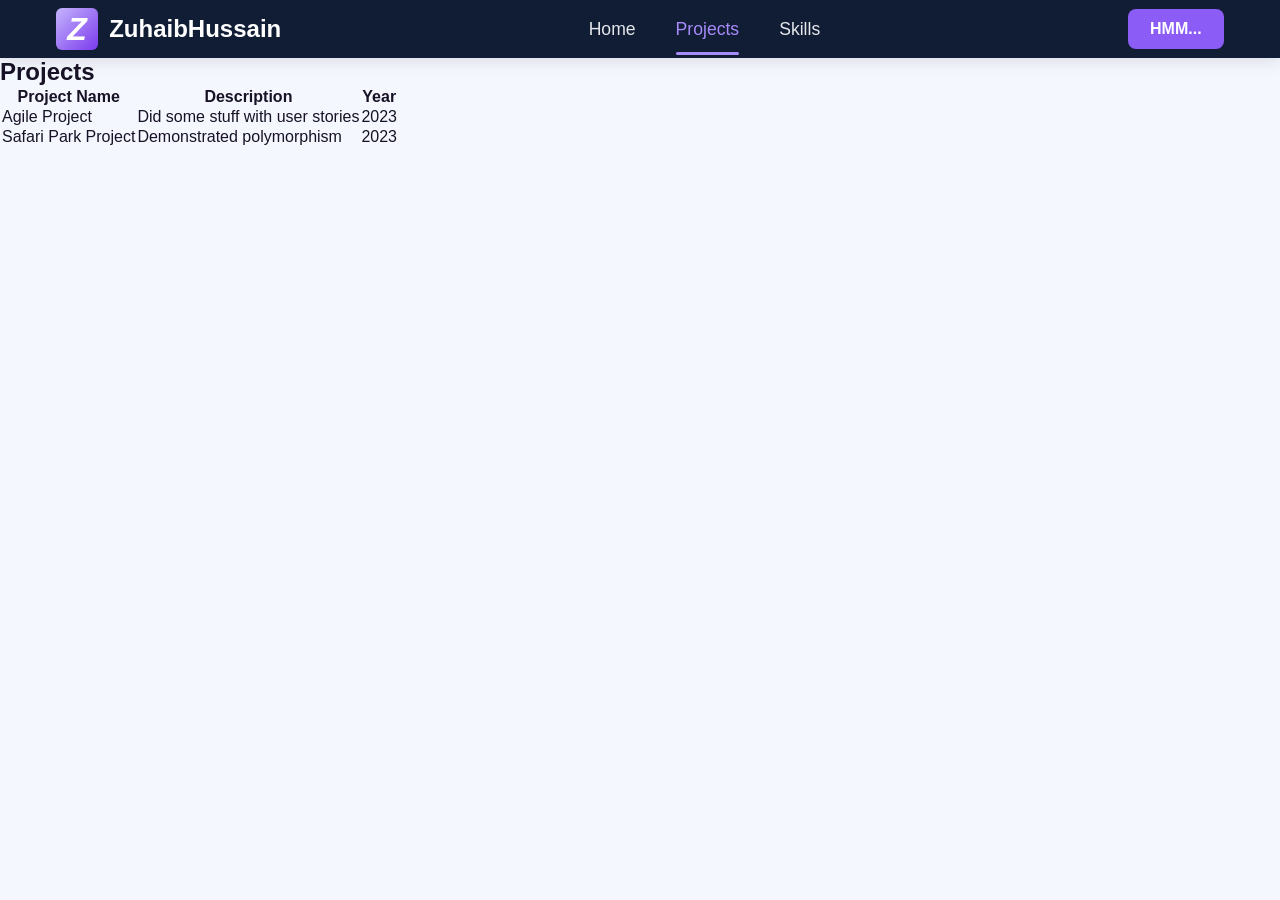
==== Projects.html @ 9968ec90 "changes" ====
<!DOCTYPE html>

<html lang="en" xmlns="http://www.w3.org/1999/xhtml">
<head>
    <meta charset="utf-8" />
    <title>My projects</title>
    <link href="ProfileStyle.css" rel="stylesheet">
</head>
<body>
    <nav class="navbar">
    <div class="nav-container">
        <!-- Logo -->
        <a href="#" class="logo">
            <span class="z-logo">Z</span>
            <span>ZuhaibHussain</span>
        </a>

        <!-- Navigation links -->
        <ul class="nav-links">
            <li><a href="index.html">Home</a></li>

            <li><a href="#" class="active">Projects</a></li>

            <li><a href="Skills.html">Skills</a></li>
        </ul>

        <div class="nav-actions">
            <a href="Contact.html" class="btn">HMM...</a>
        </div>
    </div>
</nav>
    <section>
        <h1>Projects</h1>
        <table>
            <thead>
                <tr>
                    <th>Project Name</th>
                    <th>Description</th>
                    <th>Year</th>
                </tr>
            </thead>
            <tbody>
                <tr>
                    <td>Agile Project</td>
                    <td>Did some stuff with user stories</td>
                    <td>2023</td>
                </tr>
                <tr>
                    <td>Safari Park Project</td>
                    <td>Demonstrated polymorphism</td>
                    <td>2023</td>
                </tr>
            </tbody>
        </table>
    </section>
</body>
</html>
---- ProfileStyle.css ----
/* =========================
   RESET
========================= */

* {
    margin: 0;
    padding: 0;
    box-sizing: border-box;
}


/* =========================
   BODY
========================= */

body {
    font-family: 'Inter', sans-serif;

    background-color: #f5f7ff;

    color: #171225;
}


/* =========================
   NAVBAR
========================= */

.navbar {
    width: 100%;

    background-color: #111d35;

    padding: 0.5rem 3.5rem;

    position: sticky;

    top: 0;

    z-index: 1000;

    box-shadow:
        0 4px 15px rgba(0, 0, 0, 0.1);
}


/* =========================
   NAV CONTAINER
========================= */

.nav-container {
    width: 100%;

    display: flex;

    align-items: center;

    justify-content: space-between;
}


/* =========================
   LOGO
========================= */

.logo {
    display: flex;

    align-items: center;

    gap: 0.7rem;

    color: white;

    font-size: 1.5rem;

    font-weight: 700;

    text-decoration: none;
}


/* Z Logo */

.z-logo {
    display: flex;

    align-items: center;

    justify-content: center;

    width: 42px;

    height: 42px;

    font-size: 2rem;

    font-weight: 900;

    font-style: italic;

    color: white;

    background: linear-gradient(
        135deg,
        #c4b5fd,
        #7c3aed
    );

    border-radius: 6px;

    line-height: 1;
}


/* =========================
   NAVIGATION LINKS
========================= */

.nav-links {
    display: flex;

    align-items: center;

    gap: 2.5rem;

    list-style: none;
}


.nav-links a {
    position: relative;

    color: #e5e7eb;

    text-decoration: none;

    font-size: 1.1rem;

    font-weight: 500;

    padding: 0.5rem 0;

    transition: color 0.3s ease;
}


/* Hover */

.nav-links a:hover {
    color: #a78bfa;
}


/* Active */

.nav-links a.active {
    color: #a78bfa;
}


/* Active underline */

.nav-links a.active::after {
    content: "";

    position: absolute;

    left: 0;

    bottom: -8px;

    width: 100%;

    height: 3px;

    background-color: #a78bfa;

    border-radius: 5px;
}


/* =========================
   NAV ACTIONS
========================= */

.nav-actions {
    display: flex;

    align-items: center;

    gap: 1.2rem;
}


/* =========================
   THEME BUTTON
========================= */

.theme-toggle {
    background: none;

    border: none;

    color: white;

    font-size: 1.3rem;

    cursor: pointer;

    transition: transform 0.3s ease;
}


.theme-toggle:hover {
    transform: rotate(20deg);
}


/* =========================
   BUTTON
========================= */

.btn {
    display: inline-flex;

    align-items: center;

    gap: 0.7rem;

    background-color: #8b5cf6;

    color: white;

    padding: 0.7rem 1.4rem;

    border-radius: 8px;

    text-decoration: none;

    font-size: 1rem;

    font-weight: 600;

    transition:
        background-color 0.3s ease,
        transform 0.2s ease;
}


.btn:hover {
    background-color: #7c3aed;

    transform: translateY(-2px);
}


/* =========================
   HOME SCREEN HEADER
========================= */

.index-header {
    max-width: 1200px;

    min-height: 78vh;

    margin: 0 auto;

    padding: 5rem 2rem;

    display: flex;

    align-items: center;

    justify-content: space-between;

    gap: 5rem;
}


/* =========================
   HOME SCREEN TEXT
========================= */

.index-text {
    max-width: 650px;
}


/* Small heading */

.eyebrow {
    color: #8b5cf6;

    font-size: 0.9rem;

    font-weight: 700;

    letter-spacing: 2px;

    margin-bottom: 1rem;
}


/* =========================
   MAIN HEADING
========================= */

.index-text h1 {
    color: #111d35;

    font-size: 3.5rem;

    font-weight: 800;

    line-height: 1.1;

    margin-bottom: 1rem;
}


/* Purple name */

.index-text h1 span {
    color: #8b5cf6;
}


/* =========================
   SUBHEADING
========================= */

.index-text h2 {
    color: #1f3356;

    font-size: 1.4rem;

    font-weight: 600;

    line-height: 1.5;

    margin-bottom: 1.5rem;
}


/* =========================
   PARAGRAPHS
========================= */

.index-text p:not(.eyebrow) {
    color: #4b5563;

    font-size: 1.05rem;

    line-height: 1.8;

    margin-bottom: 1.2rem;
}


/* =========================
   PROJECT BUTTON
========================= */

.project-btn {
    margin-top: 1rem;

    padding: 0.9rem 1.5rem;

    font-size: 1rem;
}


.arrow {
    font-size: 1.3rem;
}


/* =========================
   PROFILE IMAGE
========================= */

.index-image {
    position: relative;

    display: flex;

    align-items: center;

    justify-content: center;

    min-width: 400px;
}


.index-image::before {
    content: "";

    position: absolute;

    width: 360px;

    height: 360px;

    background-color: #ddd6fe;

    border-radius: 50%;

    z-index: 0;
}


.index-image::after {
    content: "";

    position: absolute;

    width: 90px;

    height: 90px;

    background-color: #c4b5fd;

    border-radius: 50%;

    right: 10px;

    bottom: 20px;

    z-index: 0;
}


.index-image img {
    position: relative;

    z-index: 1;

    width: 350px;

    height: 350px;

    object-fit: cover;

    border-radius: 50%;

    border: 6px solid #8b5cf6;

    box-shadow:
        0 15px 40px rgba(0, 0, 0, 0.15);
}


/* =========================
   FEATURES
========================= */

.features {
    width: 100%;

    background-color: white;

    padding: 3rem 5%;

    display: grid;

    grid-template-columns:
        repeat(4, 1fr);

    gap: 3rem;
}


/* Feature */

.feature {
    display: flex;

    align-items: flex-start;

    gap: 1.2rem;
}


/* Feature icon */

.feature-icon {
    min-width: 60px;

    width: 60px;

    height: 60px;

    display: flex;

    align-items: center;

    justify-content: center;

    background-color: #ede9fe;

    color: #7c3aed;

    border-radius: 50%;

    font-size: 1.5rem;

    font-weight: 700;
}


/* Feature heading */

.feature h3 {
    color: #111d35;

    font-size: 1.05rem;

    margin-bottom: 0.6rem;
}


/* Feature paragraph */

.feature p {
    color: #64748b;

    font-size: 0.9rem;

    line-height: 1.6;
}


/* =========================
   RESPONSIVE
========================= */

@media (max-width: 1000px) {

    .navbar {
        padding: 0.5rem 1.5rem;
    }


    .index-header {
        gap: 3rem;
    }


    .index-text h1 {
        font-size: 3rem;
    }


    .index-image {
        min-width: 320px;
    }


    .index-image img {
        width: 300px;

        height: 300px;
    }


    .index-image::before {
        width: 310px;

        height: 310px;
    }


    .features {
        grid-template-columns:
            repeat(2, 1fr);
    }

}


/* =========================
   TABLET
========================= */

@media (max-width: 750px) {

    .nav-container {
        flex-wrap: wrap;

        gap: 1rem;
    }


    .nav-links {
        order: 3;

        width: 100%;

        justify-content: center;

        gap: 1.5rem;
    }


    .index-header {
        flex-direction: column;

        text-align: center;

        padding-top: 4rem;
    }


    .index-text {
        max-width: 650px;
    }


    .index-image {
        min-width: auto;

        margin-top: 1rem;
    }


    .index-text .btn {
        margin-left: auto;

        margin-right: auto;
    }

}


/* =========================
   MOBILE
========================= */

@media (max-width: 500px) {

    .navbar {
        padding: 0.7rem 1rem;
    }


    .logo {
        font-size: 1.2rem;
    }


    .z-logo {
        width: 36px;

        height: 36px;

        font-size: 1.7rem;
    }


    .nav-links {
        gap: 0.8rem;
    }


    .nav-links a {
        font-size: 0.85rem;
    }


    .btn {
        padding: 0.6rem 0.8rem;

        font-size: 0.85rem;
    }


    .home-header {
        padding: 3rem 1.2rem;
    }


    .home-text h1 {
        font-size: 2.5rem;
    }


    .home-text h2 {
        font-size: 1.2rem;
    }


    .home-text p:not(.eyebrow) {
        font-size: 1rem;
    }


    .home-image img {
        width: 250px;

        height: 250px;
    }


    .home-image::before {
        width: 260px;

        height: 260px;
    }


    .features {
        grid-template-columns: 1fr;

        padding: 2rem 1.5rem;

        gap: 2rem;
    }

}
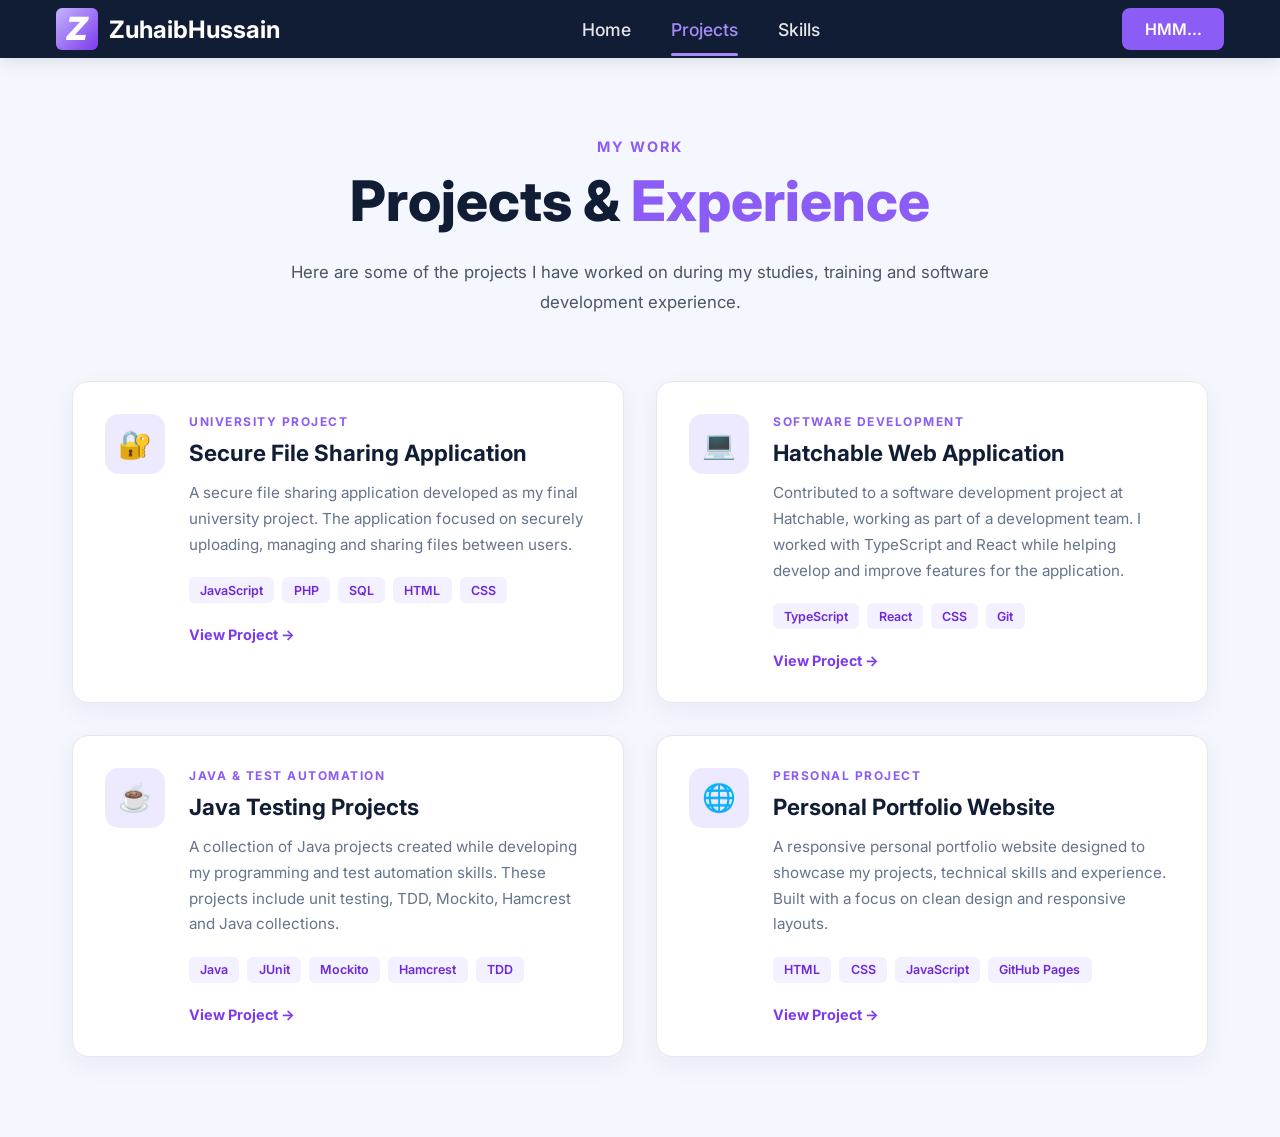
==== commit 4cacb022: "Changes" ====
--- a/Projects.html
+++ b/Projects.html
@@ -1,57 +1,206 @@
 <!DOCTYPE html>
-
-<html lang="en" xmlns="http://www.w3.org/1999/xhtml">
+<html lang="en">
 <head>
-    <meta charset="utf-8" />
-    <title>My projects</title>
-    <link href="ProfileStyle.css" rel="stylesheet">
+    <meta charset="UTF-8">
+    <meta name="viewport" content="width=device-width, initial-scale=1.0">
+
+    <title>Projects | ZuhaibHussain</title>
+
+    <link href="https://fonts.googleapis.com/css2?family=Inter:wght@400;500;600;700;800&display=swap" rel="stylesheet">
+
+    <link rel="stylesheet" href="ProfileStyle.css">
 </head>
+
 <body>
-    <nav class="navbar">
+
+<nav class="navbar">
     <div class="nav-container">
-        <!-- Logo -->
-        <a href="#" class="logo">
+
+        <a href="index.html" class="logo">
             <span class="z-logo">Z</span>
             <span>ZuhaibHussain</span>
         </a>
 
-        <!-- Navigation links -->
         <ul class="nav-links">
             <li><a href="index.html">Home</a></li>
-
-            <li><a href="#" class="active">Projects</a></li>
-
+            <li><a href="Projects.html" class="active">Projects</a></li>
             <li><a href="Skills.html">Skills</a></li>
         </ul>
 
         <div class="nav-actions">
             <a href="Contact.html" class="btn">HMM...</a>
         </div>
+
     </div>
 </nav>
-    <section>
-        <h1>Projects</h1>
-        <table>
-            <thead>
-                <tr>
-                    <th>Project Name</th>
-                    <th>Description</th>
-                    <th>Year</th>
-                </tr>
-            </thead>
-            <tbody>
-                <tr>
-                    <td>Agile Project</td>
-                    <td>Did some stuff with user stories</td>
-                    <td>2023</td>
-                </tr>
-                <tr>
-                    <td>Safari Park Project</td>
-                    <td>Demonstrated polymorphism</td>
-                    <td>2023</td>
-                </tr>
-            </tbody>
-        </table>
+
+
+<main>
+
+    <!-- Projects Header -->
+    <section class="projects-header">
+
+        <p class="eyebrow">MY WORK</p>
+
+        <h1>Projects & <span>Experience</span></h1>
+
+        <p class="projects-intro">
+            Here are some of the projects I have worked on during my studies,
+            training and software development experience.
+        </p>
+
     </section>
+
+
+    <!-- Projects -->
+    <section class="projects-container">
+
+        <!-- Project 1 -->
+        <article class="project-card">
+
+            <div class="project-icon">
+                🔐
+            </div>
+
+            <div class="project-content">
+
+                <p class="project-type">UNIVERSITY PROJECT</p>
+
+                <h2>Secure File Sharing Application</h2>
+
+                <p>
+                    A secure file sharing application developed as my final
+                    university project. The application focused on securely
+                    uploading, managing and sharing files between users.
+                </p>
+
+                <div class="tech-tags">
+                    <span>JavaScript</span>
+                    <span>PHP</span>
+                    <span>SQL</span>
+                    <span>HTML</span>
+                    <span>CSS</span>
+                </div>
+
+                <a href="#" class="project-link">
+                    View Project →
+                </a>
+
+            </div>
+
+        </article>
+
+
+        <!-- Project 2 -->
+        <article class="project-card">
+
+            <div class="project-icon">
+                💻
+            </div>
+
+            <div class="project-content">
+
+                <p class="project-type">SOFTWARE DEVELOPMENT</p>
+
+                <h2>Hatchable Web Application</h2>
+
+                <p>
+                    Contributed to a software development project at Hatchable,
+                    working as part of a development team. I worked with
+                    TypeScript and React while helping develop and improve
+                    features for the application.
+                </p>
+
+                <div class="tech-tags">
+                    <span>TypeScript</span>
+                    <span>React</span>
+                    <span>CSS</span>
+                    <span>Git</span>
+                </div>
+
+                <a href="#" class="project-link">
+                    View Project →
+                </a>
+
+            </div>
+
+        </article>
+
+
+        <!-- Project 3 -->
+        <article class="project-card">
+
+            <div class="project-icon">
+                ☕
+            </div>
+
+            <div class="project-content">
+
+                <p class="project-type">JAVA & TEST AUTOMATION</p>
+
+                <h2>Java Testing Projects</h2>
+
+                <p>
+                    A collection of Java projects created while developing my
+                    programming and test automation skills. These projects
+                    include unit testing, TDD, Mockito, Hamcrest and Java
+                    collections.
+                </p>
+
+                <div class="tech-tags">
+                    <span>Java</span>
+                    <span>JUnit</span>
+                    <span>Mockito</span>
+                    <span>Hamcrest</span>
+                    <span>TDD</span>
+                </div>
+
+                <a href="https://github.com/ZuhaibHussain247?tab=repositories" class="project-link">
+                    View Project →
+                </a>
+
+            </div>
+
+        </article>
+
+
+        <!-- Project 4 -->
+        <article class="project-card">
+
+            <div class="project-icon">
+                🌐
+            </div>
+
+            <div class="project-content">
+
+                <p class="project-type">PERSONAL PROJECT</p>
+
+                <h2>Personal Portfolio Website</h2>
+
+                <p>
+                    A responsive personal portfolio website designed to
+                    showcase my projects, technical skills and experience.
+                    Built with a focus on clean design and responsive layouts.
+                </p>
+
+                <div class="tech-tags">
+                    <span>HTML</span>
+                    <span>CSS</span>
+                    <span>JavaScript</span>
+                    <span>GitHub Pages</span>
+                </div>
+
+                <a href="#" class="project-link">
+                    View Project →
+                </a>
+
+            </div>
+
+        </article>
+
+    </section>
+
+</main>
+
 </body>
-</html>
+</html>
--- a/ProfileStyle.css
+++ b/ProfileStyle.css
@@ -359,22 +359,54 @@
 
 
 /* =========================
-   PROJECT BUTTON
-========================= */
+   PROJECT BUTTONS
+========================= */
+
+.index-buttons {
+    display: flex;
+    align-items: center;
+    gap: 1rem;
+    margin-top: 1rem;
+}
+
+.project-btn,
+.github-btn {
+    height: 70px;
+    padding: 0 1.5rem;
+
+    display: inline-flex;
+    align-items: center;
+    justify-content: center;
+    gap: 0.7rem;
+
+    font-size: 1rem;
+    font-weight: 600;
+    border-radius: 8px;
+
+    box-sizing: border-box;
+}
 
 .project-btn {
-    margin-top: 1rem;
-
-    padding: 0.9rem 1.5rem;
-
-    font-size: 1rem;
-}
-
-
-.arrow {
-    font-size: 1.3rem;
-}
-
+    text-decoration: none;
+}
+
+.github-btn {
+    color: #7c3aed;
+    background-color: transparent;
+    border: 2px solid #8b5cf6;
+    text-decoration: none;
+
+    transition:
+        background-color 0.3s ease,
+        color 0.3s ease,
+        transform 0.2s ease;
+}
+
+.github-btn:hover {
+    background-color: #8b5cf6;
+    color: white;
+    transform: translateY(-2px);
+}
 
 /* =========================
    PROFILE IMAGE
@@ -717,4 +749,168 @@
         gap: 2rem;
     }
 
+}
+
+/* =========================
+   PROJECTS PAGE
+========================= */
+
+.projects-header {
+    max-width: 900px;
+    margin: 0 auto;
+    padding: 5rem 2rem 3rem;
+    text-align: center;
+}
+
+.projects-header .eyebrow {
+    margin-bottom: 1rem;
+}
+
+.projects-header h1 {
+    color: #111d35;
+    font-size: 3.5rem;
+    font-weight: 800;
+    line-height: 1.1;
+    margin-bottom: 1.5rem;
+}
+
+.projects-header h1 span {
+    color: #8b5cf6;
+}
+
+.projects-intro {
+    max-width: 700px;
+    margin: 0 auto;
+    color: #4b5563;
+    font-size: 1.05rem;
+    line-height: 1.8;
+}
+
+
+/* Projects Grid */
+
+.projects-container {
+    max-width: 1200px;
+    margin: 0 auto;
+    padding: 1rem 2rem 5rem;
+
+    display: grid;
+    grid-template-columns: repeat(2, 1fr);
+    gap: 2rem;
+}
+
+
+/* Project Card */
+
+.project-card {
+    background: white;
+    border: 1px solid #e5e7eb;
+    border-radius: 16px;
+    padding: 2rem;
+
+    display: flex;
+    gap: 1.5rem;
+
+    box-shadow: 0 8px 25px rgba(17, 29, 53, 0.06);
+
+    transition:
+        transform 0.3s ease,
+        box-shadow 0.3s ease,
+        border-color 0.3s ease;
+}
+
+.project-card:hover {
+    transform: translateY(-5px);
+    box-shadow: 0 15px 35px rgba(17, 29, 53, 0.12);
+    border-color: #c4b5fd;
+}
+
+
+/* Project Icon */
+
+.project-icon {
+    min-width: 60px;
+    width: 60px;
+    height: 60px;
+
+    display: flex;
+    align-items: center;
+    justify-content: center;
+
+    background: #ede9fe;
+    border-radius: 14px;
+
+    font-size: 1.7rem;
+}
+
+
+/* Project Content */
+
+.project-content {
+    flex: 1;
+}
+
+.project-type {
+    color: #8b5cf6;
+    font-size: 0.75rem;
+    font-weight: 700;
+    letter-spacing: 1.5px;
+
+    margin-bottom: 0.6rem;
+}
+
+.project-content h2 {
+    color: #111d35;
+    font-size: 1.4rem;
+    font-weight: 700;
+
+    margin-bottom: 0.9rem;
+}
+
+.project-content > p:not(.project-type) {
+    color: #64748b;
+    font-size: 0.95rem;
+    line-height: 1.7;
+
+    margin-bottom: 1.2rem;
+}
+
+
+/* Technology Tags */
+
+.tech-tags {
+    display: flex;
+    flex-wrap: wrap;
+    gap: 0.5rem;
+
+    margin-bottom: 1.3rem;
+}
+
+.tech-tags span {
+    background: #f3f0ff;
+    color: #6d28d9;
+
+    padding: 0.35rem 0.7rem;
+
+    border-radius: 6px;
+
+    font-size: 0.78rem;
+    font-weight: 600;
+}
+
+
+/* Project Link */
+
+.project-link {
+    color: #7c3aed;
+    text-decoration: none;
+
+    font-size: 0.9rem;
+    font-weight: 700;
+
+    transition: color 0.3s ease;
+}
+
+.project-link:hover {
+    color: #5b21b6;
 }
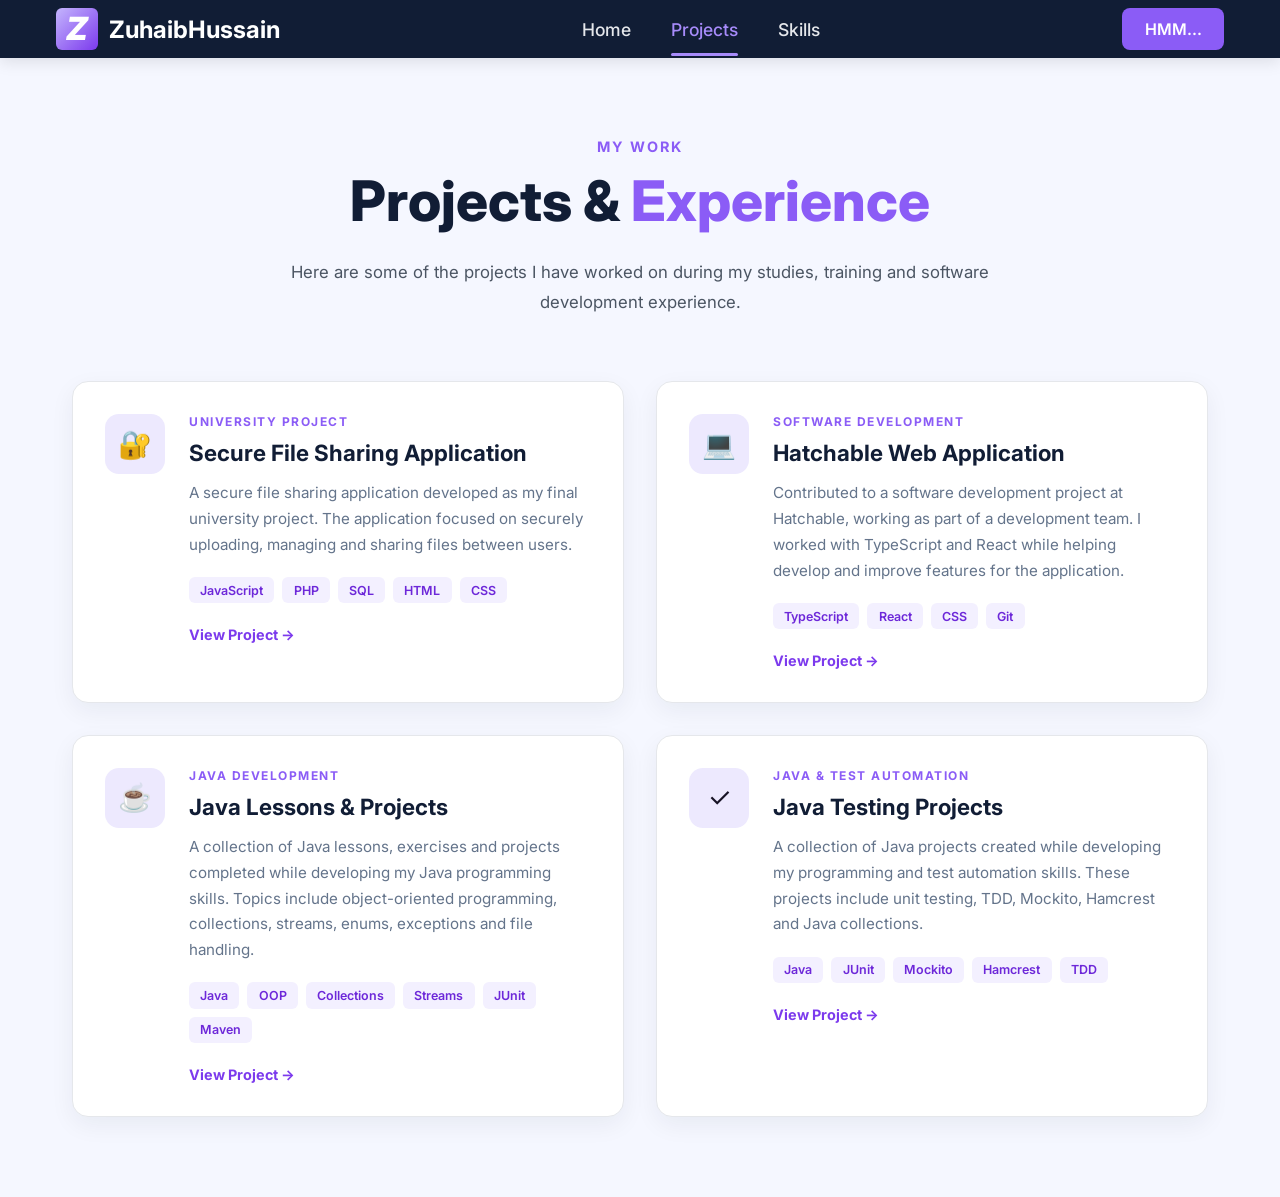
==== commit c8f08bf4: "Changes" ====
--- a/Projects.html
+++ b/Projects.html
@@ -1,5 +1,6 @@
 <!DOCTYPE html>
 <html lang="en">
+
 <head>
     <meta charset="UTF-8">
     <meta name="viewport" content="width=device-width, initial-scale=1.0">
@@ -22,9 +23,17 @@
         </a>
 
         <ul class="nav-links">
-            <li><a href="index.html">Home</a></li>
-            <li><a href="Projects.html" class="active">Projects</a></li>
-            <li><a href="Skills.html">Skills</a></li>
+            <li>
+                <a href="index.html">Home</a>
+            </li>
+
+            <li>
+                <a href="Projects.html" class="active">Projects</a>
+            </li>
+
+            <li>
+                <a href="Skills.html">Skills</a>
+            </li>
         </ul>
 
         <div class="nav-actions">
@@ -37,12 +46,15 @@
 
 <main>
 
-    <!-- Projects Header -->
     <section class="projects-header">
 
-        <p class="eyebrow">MY WORK</p>
-
-        <h1>Projects & <span>Experience</span></h1>
+        <p class="eyebrow">
+            MY WORK
+        </p>
+
+        <h1>
+            Projects & <span>Experience</span>
+        </h1>
 
         <p class="projects-intro">
             Here are some of the projects I have worked on during my studies,
@@ -51,11 +63,8 @@
 
     </section>
 
-
-    <!-- Projects -->
     <section class="projects-container">
 
-        <!-- Project 1 -->
         <article class="project-card">
 
             <div class="project-icon">
@@ -64,9 +73,13 @@
 
             <div class="project-content">
 
-                <p class="project-type">UNIVERSITY PROJECT</p>
-
-                <h2>Secure File Sharing Application</h2>
+                <p class="project-type">
+                    UNIVERSITY PROJECT
+                </p>
+
+                <h2>
+                    Secure File Sharing Application
+                </h2>
 
                 <p>
                     A secure file sharing application developed as my final
@@ -90,8 +103,6 @@
 
         </article>
 
-
-        <!-- Project 2 -->
         <article class="project-card">
 
             <div class="project-icon">
@@ -100,9 +111,13 @@
 
             <div class="project-content">
 
-                <p class="project-type">SOFTWARE DEVELOPMENT</p>
-
-                <h2>Hatchable Web Application</h2>
+                <p class="project-type">
+                    SOFTWARE DEVELOPMENT
+                </p>
+
+                <h2>
+                    Hatchable Web Application
+                </h2>
 
                 <p>
                     Contributed to a software development project at Hatchable,
@@ -127,7 +142,6 @@
         </article>
 
 
-        <!-- Project 3 -->
         <article class="project-card">
 
             <div class="project-icon">
@@ -136,9 +150,56 @@
 
             <div class="project-content">
 
-                <p class="project-type">JAVA & TEST AUTOMATION</p>
-
-                <h2>Java Testing Projects</h2>
+                <p class="project-type">
+                    JAVA DEVELOPMENT
+                </p>
+
+                <h2>
+                    Java Lessons & Projects
+                </h2>
+
+                <p>
+                    A collection of Java lessons, exercises and projects
+                    completed while developing my Java programming skills.
+                    Topics include object-oriented programming, collections,
+                    streams, enums, exceptions and file handling.
+                </p>
+
+                <div class="tech-tags">
+                    <span>Java</span>
+                    <span>OOP</span>
+                    <span>Collections</span>
+                    <span>Streams</span>
+                    <span>JUnit</span>
+                    <span>Maven</span>
+                </div>
+
+                <a
+                    href="https://github.com/ZuhaibHussain247/JavaLessons"
+                    target="_blank"
+                    class="project-link">
+                    View Project →
+                </a>
+
+            </div>
+
+        </article>
+
+        <article class="project-card">
+
+            <div class="project-icon">
+                ✓
+            </div>
+
+            <div class="project-content">
+
+                <p class="project-type">
+                    JAVA & TEST AUTOMATION
+                </p>
+
+                <h2>
+                    Java Testing Projects
+                </h2>
 
                 <p>
                     A collection of Java projects created while developing my
@@ -155,52 +216,22 @@
                     <span>TDD</span>
                 </div>
 
-                <a href="https://github.com/ZuhaibHussain247?tab=repositories" class="project-link">
-                    View Project →
-                </a>
-
-            </div>
-
-        </article>
-
-
-        <!-- Project 4 -->
-        <article class="project-card">
-
-            <div class="project-icon">
-                🌐
-            </div>
-
-            <div class="project-content">
-
-                <p class="project-type">PERSONAL PROJECT</p>
-
-                <h2>Personal Portfolio Website</h2>
-
-                <p>
-                    A responsive personal portfolio website designed to
-                    showcase my projects, technical skills and experience.
-                    Built with a focus on clean design and responsive layouts.
-                </p>
-
-                <div class="tech-tags">
-                    <span>HTML</span>
-                    <span>CSS</span>
-                    <span>JavaScript</span>
-                    <span>GitHub Pages</span>
-                </div>
-
-                <a href="#" class="project-link">
-                    View Project →
-                </a>
-
-            </div>
-
-        </article>
+                <a
+                    href="https://github.com/ZuhaibHussain247?tab=repositories"
+                    target="_blank"
+                    class="project-link">
+                    View Project →
+                </a>
+
+            </div>
+
+        </article>
+
 
     </section>
 
 </main>
 
 </body>
+
 </html>
--- a/ProfileStyle.css
+++ b/ProfileStyle.css
@@ -8,7 +8,6 @@
     box-sizing: border-box;
 }
 
-
 /* =========================
    BODY
 ========================= */
@@ -21,7 +20,6 @@
     color: #171225;
 }
 
-
 /* =========================
    NAVBAR
 ========================= */
@@ -43,7 +41,6 @@
         0 4px 15px rgba(0, 0, 0, 0.1);
 }
 
-
 /* =========================
    NAV CONTAINER
 ========================= */
@@ -57,7 +54,6 @@
 
     justify-content: space-between;
 }
-
 
 /* =========================
    LOGO
@@ -913,4 +909,210 @@
 
 .project-link:hover {
     color: #5b21b6;
+}
+
+/* =========================
+   SKILLS PAGE
+========================= */
+
+.skills-header {
+    max-width: 900px;
+    margin: 0 auto;
+    padding: 5rem 2rem 3rem;
+    text-align: center;
+}
+
+.skills-header .eyebrow {
+    margin-bottom: 1rem;
+}
+
+.skills-header h1 {
+    color: #111d35;
+    font-size: 3.5rem;
+    font-weight: 800;
+    line-height: 1.1;
+    margin-bottom: 1.5rem;
+}
+
+.skills-header h1 span {
+    color: #8b5cf6;
+}
+
+.skills-intro {
+    max-width: 700px;
+    margin: 0 auto;
+    color: #4b5563;
+    font-size: 1.05rem;
+    line-height: 1.8;
+}
+
+
+/* =========================
+   SKILL CARDS
+========================= */
+
+.skills-container {
+    max-width: 1200px;
+    margin: 0 auto;
+    padding: 1rem 2rem 5rem;
+
+    display: grid;
+    grid-template-columns: repeat(2, 1fr);
+    gap: 2rem;
+}
+
+.skill-card {
+    background: white;
+    border: 1px solid #e5e7eb;
+    border-radius: 16px;
+    padding: 2rem;
+
+    display: flex;
+    gap: 1.5rem;
+
+    box-shadow: 0 8px 25px rgba(17, 29, 53, 0.06);
+
+    transition:
+        transform 0.3s ease,
+        box-shadow 0.3s ease,
+        border-color 0.3s ease;
+}
+
+.skill-card:hover {
+    transform: translateY(-5px);
+    box-shadow: 0 15px 35px rgba(17, 29, 53, 0.12);
+    border-color: #c4b5fd;
+}
+
+
+/* =========================
+   SKILL ICON
+========================= */
+
+.skill-icon {
+    min-width: 60px;
+    width: 60px;
+    height: 60px;
+
+    display: flex;
+    align-items: center;
+    justify-content: center;
+
+    background: #ede9fe;
+    border-radius: 14px;
+
+    font-size: 1.7rem;
+}
+
+
+/* =========================
+   SKILL CONTENT
+========================= */
+
+.skill-content {
+    flex: 1;
+}
+
+.skill-type {
+    color: #8b5cf6;
+    font-size: 0.75rem;
+    font-weight: 700;
+    letter-spacing: 1.5px;
+    margin-bottom: 0.6rem;
+}
+
+.skill-content h2 {
+    color: #111d35;
+    font-size: 1.4rem;
+    font-weight: 700;
+    margin-bottom: 0.9rem;
+}
+
+.skill-content > p:not(.skill-type) {
+    color: #64748b;
+    font-size: 0.95rem;
+    line-height: 1.7;
+    margin-bottom: 1.2rem;
+}
+
+
+/* =========================
+   SKILL TAGS
+========================= */
+
+.skill-tags {
+    display: flex;
+    flex-wrap: wrap;
+    gap: 0.5rem;
+}
+
+.skill-tags span {
+    background: #f3f0ff;
+    color: #6d28d9;
+
+    padding: 0.35rem 0.7rem;
+
+    border-radius: 6px;
+
+    font-size: 0.78rem;
+    font-weight: 600;
+}
+
+
+/* =========================
+   SKILLS RESPONSIVE
+========================= */
+
+@media (max-width: 1000px) {
+
+    .skills-header h1 {
+        font-size: 3rem;
+    }
+
+    .skills-container {
+        grid-template-columns: 1fr;
+    }
+}
+
+
+@media (max-width: 750px) {
+
+    .skills-header {
+        padding-top: 4rem;
+    }
+
+    .skills-header h1 {
+        font-size: 2.7rem;
+    }
+
+    .skills-container {
+        padding: 1rem 1.5rem 4rem;
+    }
+}
+
+
+@media (max-width: 500px) {
+
+    .skills-header {
+        padding: 3rem 1.2rem 2rem;
+    }
+
+    .skills-header h1 {
+        font-size: 2.4rem;
+    }
+
+    .skills-intro {
+        font-size: 1rem;
+    }
+
+    .skill-card {
+        padding: 1.5rem;
+        flex-direction: column;
+    }
+
+    .skill-icon {
+        width: 55px;
+        min-width: 55px;
+        height: 55px;
+    }
 }
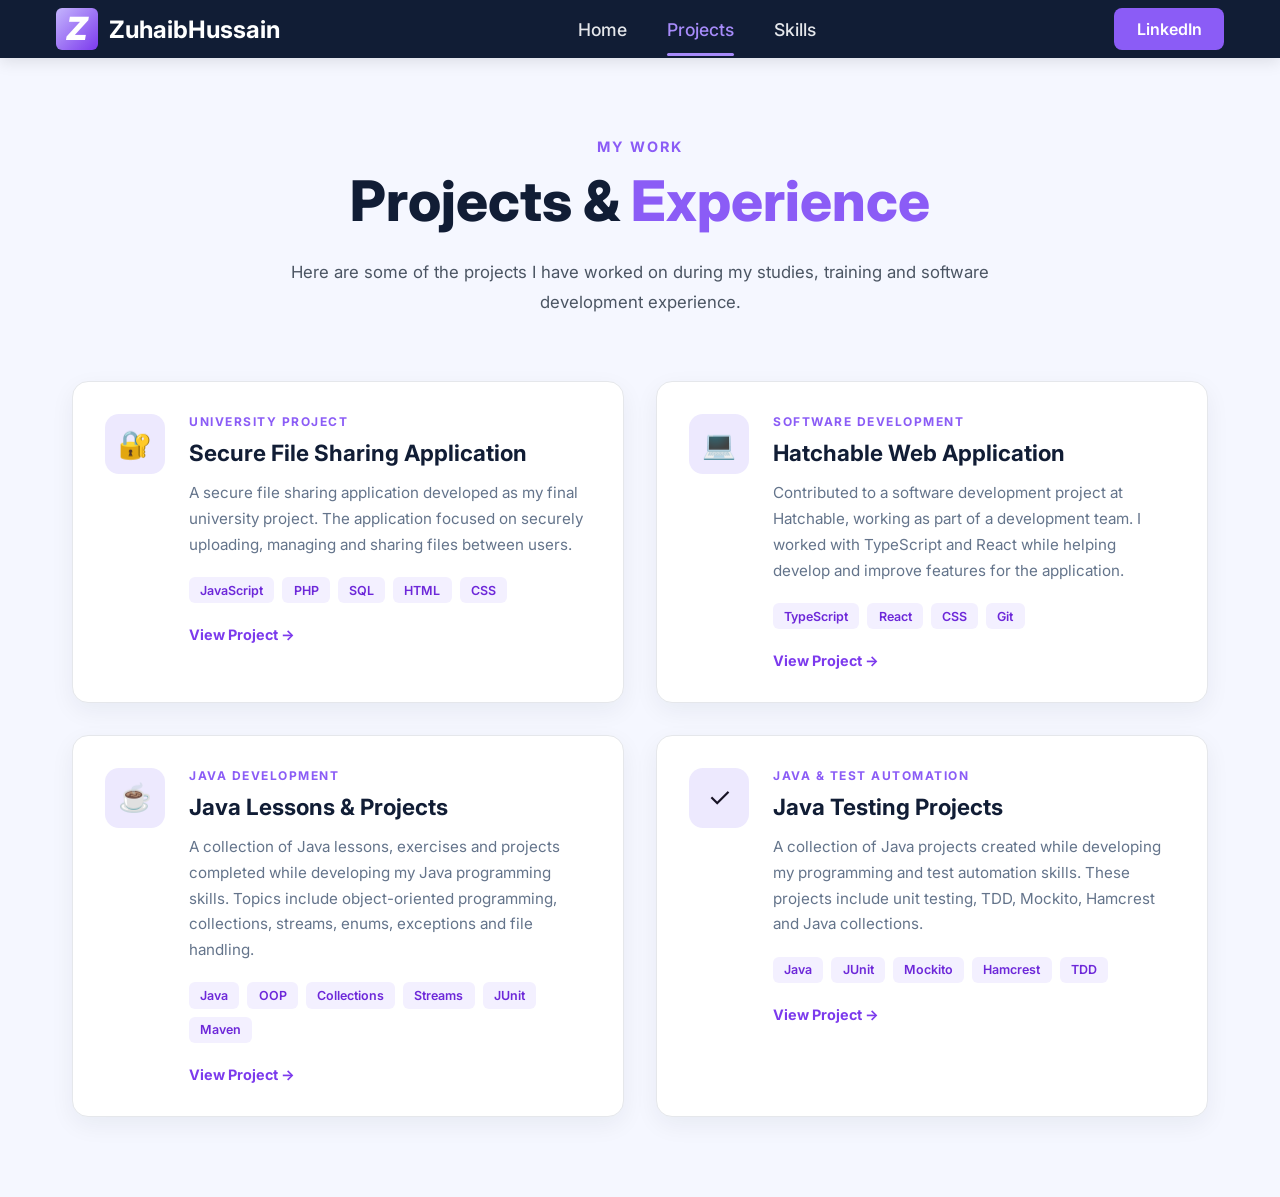
==== commit 18fc5b3f: "final changes, hopefully" ====
--- a/Projects.html
+++ b/Projects.html
@@ -37,7 +37,7 @@
         </ul>
 
         <div class="nav-actions">
-            <a href="Contact.html" class="btn">HMM...</a>
+            <a href="https://www.linkedin.com/in/zuhaibhussain247/" target="_blank" class="btn">LinkedIn</a>
         </div>
 
     </div>
--- a/ProfileStyle.css
+++ b/ProfileStyle.css
@@ -469,6 +469,8 @@
     height: 350px;
 
     object-fit: cover;
+
+    object-position: center top;
 
     border-radius: 50%;
 
@@ -1115,4 +1117,33 @@
         min-width: 55px;
         height: 55px;
     }
+
+    /* PROJECTS MOBILE */
+
+    .projects-header {
+        padding: 3rem 1.2rem 2rem;
+    }
+
+    .projects-header h1 {
+        font-size: 2.4rem;
+    }
+
+    .projects-intro {
+        font-size: 1rem;
+    }
+
+    .projects-container {
+        padding: 1rem 1.2rem 4rem;
+    }
+
+    .project-card {
+        padding: 1.5rem;
+        flex-direction: column;
+    }
+
+    .project-icon {
+        width: 55px;
+        min-width: 55px;
+        height: 55px;
+    }
 }
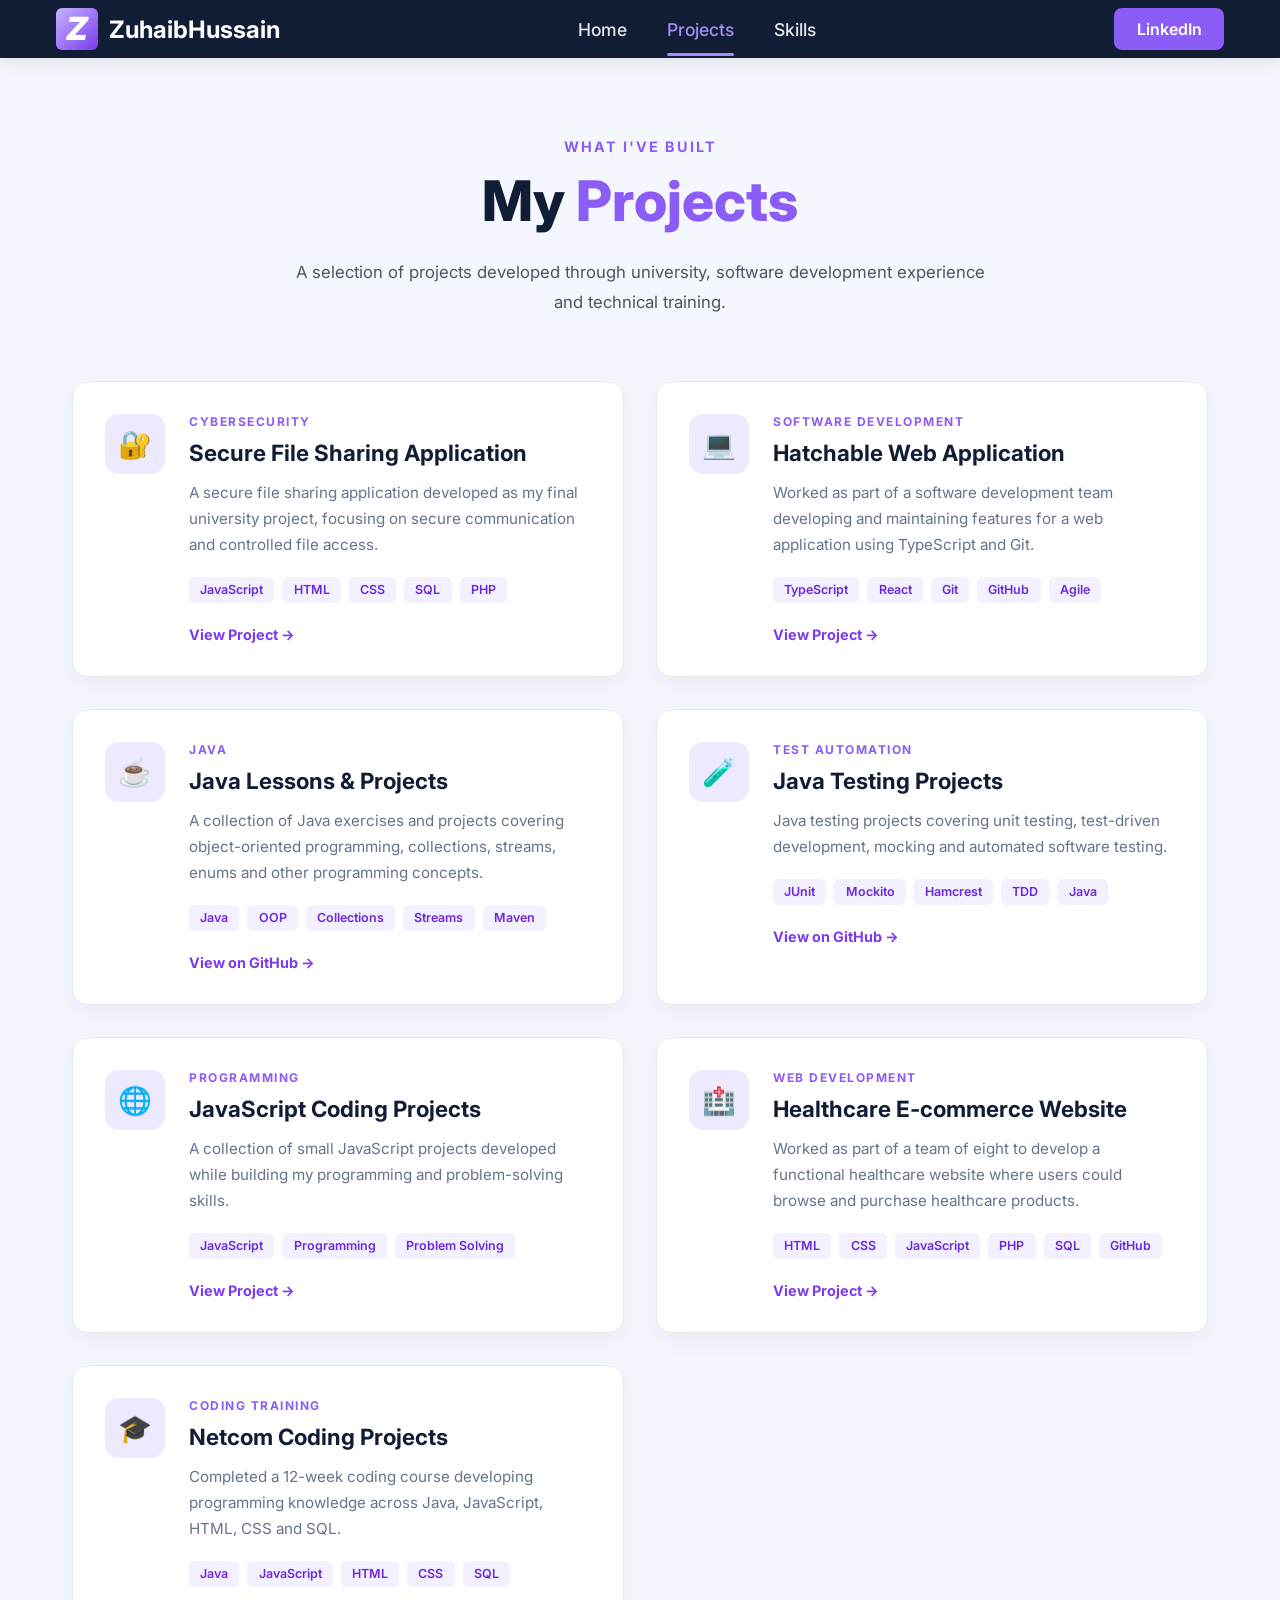
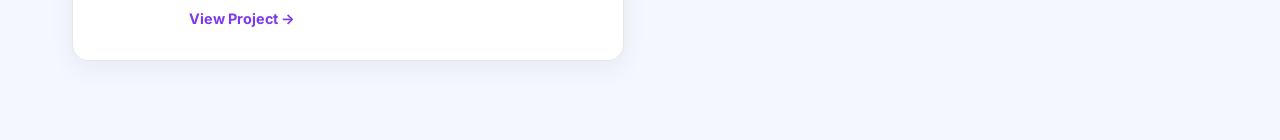
==== commit 44a25312: "Update JavaScript" ====
--- a/Projects.html
+++ b/Projects.html
@@ -7,7 +7,8 @@
 
     <title>Projects | ZuhaibHussain</title>
 
-    <link href="https://fonts.googleapis.com/css2?family=Inter:wght@400;500;600;700;800&display=swap" rel="stylesheet">
+    <link href="https://fonts.googleapis.com/css2?family=Inter:wght@400;500;600;700;800&display=swap"
+        rel="stylesheet">
 
     <link rel="stylesheet" href="ProfileStyle.css">
 </head>
@@ -17,12 +18,15 @@
 <nav class="navbar">
     <div class="nav-container">
 
+        <!-- Logo -->
         <a href="index.html" class="logo">
             <span class="z-logo">Z</span>
             <span>ZuhaibHussain</span>
         </a>
 
+        <!-- Navigation links -->
         <ul class="nav-links">
+
             <li>
                 <a href="index.html">Home</a>
             </li>
@@ -34,10 +38,15 @@
             <li>
                 <a href="Skills.html">Skills</a>
             </li>
+
         </ul>
 
         <div class="nav-actions">
-            <a href="https://www.linkedin.com/in/zuhaibhussain247/" target="_blank" class="btn">LinkedIn</a>
+            <a href="https://www.linkedin.com/in/zuhaib-hussain-923588202"
+                target="_blank"
+                class="btn">
+                LinkedIn
+            </a>
         </div>
 
     </div>
@@ -46,26 +55,33 @@
 
 <main>
 
+    <!--PROJECTS HEADER -->
+
     <section class="projects-header">
 
         <p class="eyebrow">
-            MY WORK
+            WHAT I'VE BUILT
         </p>
 
         <h1>
-            Projects & <span>Experience</span>
+            My <span>Projects</span>
         </h1>
 
         <p class="projects-intro">
-            Here are some of the projects I have worked on during my studies,
-            training and software development experience.
+            A selection of projects developed through university,
+            software development experience and technical training.
         </p>
 
     </section>
 
+
+    <!--PROJECTS-->
+
     <section class="projects-container">
 
-        <article class="project-card">
+
+        <!-- Secure File Sharing -->
+        <div class="project-card project-animate">
 
             <div class="project-icon">
                 🔐
@@ -74,7 +90,7 @@
             <div class="project-content">
 
                 <p class="project-type">
-                    UNIVERSITY PROJECT
+                    CYBERSECURITY
                 </p>
 
                 <h2>
@@ -82,28 +98,30 @@
                 </h2>
 
                 <p>
-                    A secure file sharing application developed as my final
-                    university project. The application focused on securely
-                    uploading, managing and sharing files between users.
+                    A secure file sharing application developed
+                    as my final university project, focusing on
+                    secure communication and controlled file access.
                 </p>
 
                 <div class="tech-tags">
                     <span>JavaScript</span>
-                    <span>PHP</span>
-                    <span>SQL</span>
                     <span>HTML</span>
                     <span>CSS</span>
-                </div>
-
-                <a href="#" class="project-link">
-                    View Project →
-                </a>
-
-            </div>
-
-        </article>
-
-        <article class="project-card">
+                    <span>SQL</span>
+                    <span>PHP</span>
+                </div>
+
+                <a href="#" class="project-link">
+                    View Project →
+                </a>
+
+            </div>
+
+        </div>
+
+
+        <!-- Hatchable -->
+        <div class="project-card project-animate">
 
             <div class="project-icon">
                 💻
@@ -120,29 +138,30 @@
                 </h2>
 
                 <p>
-                    Contributed to a software development project at Hatchable,
-                    working as part of a development team. I worked with
-                    TypeScript and React while helping develop and improve
-                    features for the application.
+                    Worked as part of a software development team
+                    developing and maintaining features for a web
+                    application using TypeScript and Git.
                 </p>
 
                 <div class="tech-tags">
                     <span>TypeScript</span>
                     <span>React</span>
-                    <span>CSS</span>
                     <span>Git</span>
-                </div>
-
-                <a href="#" class="project-link">
-                    View Project →
-                </a>
-
-            </div>
-
-        </article>
-
-
-        <article class="project-card">
+                    <span>GitHub</span>
+                    <span>Agile</span>
+                </div>
+
+                <a href="#" class="project-link">
+                    View Project →
+                </a>
+
+            </div>
+
+        </div>
+
+
+        <!-- Java Lessons -->
+        <div class="project-card project-animate">
 
             <div class="project-icon">
                 ☕
@@ -151,7 +170,7 @@
             <div class="project-content">
 
                 <p class="project-type">
-                    JAVA DEVELOPMENT
+                    JAVA
                 </p>
 
                 <h2>
@@ -159,10 +178,9 @@
                 </h2>
 
                 <p>
-                    A collection of Java lessons, exercises and projects
-                    completed while developing my Java programming skills.
-                    Topics include object-oriented programming, collections,
-                    streams, enums, exceptions and file handling.
+                    A collection of Java exercises and projects
+                    covering object-oriented programming, collections,
+                    streams, enums and other programming concepts.
                 </p>
 
                 <div class="tech-tags">
@@ -170,31 +188,31 @@
                     <span>OOP</span>
                     <span>Collections</span>
                     <span>Streams</span>
-                    <span>JUnit</span>
                     <span>Maven</span>
                 </div>
 
-                <a
-                    href="https://github.com/ZuhaibHussain247/JavaLessons"
+                <a href="https://github.com/ZuhaibHussain247/JavaLessons"
                     target="_blank"
                     class="project-link">
-                    View Project →
-                </a>
-
-            </div>
-
-        </article>
-
-        <article class="project-card">
-
-            <div class="project-icon">
-                ✓
-            </div>
-
-            <div class="project-content">
-
-                <p class="project-type">
-                    JAVA & TEST AUTOMATION
+                    View on GitHub →
+                </a>
+
+            </div>
+
+        </div>
+
+
+        <!-- Java Testing -->
+        <div class="project-card project-animate">
+
+            <div class="project-icon">
+                🧪
+            </div>
+
+            <div class="project-content">
+
+                <p class="project-type">
+                    TEST AUTOMATION
                 </p>
 
                 <h2>
@@ -202,31 +220,147 @@
                 </h2>
 
                 <p>
-                    A collection of Java projects created while developing my
-                    programming and test automation skills. These projects
-                    include unit testing, TDD, Mockito, Hamcrest and Java
-                    collections.
-                </p>
-
-                <div class="tech-tags">
-                    <span>Java</span>
+                    Java testing projects covering unit testing,
+                    test-driven development, mocking and automated
+                    software testing.
+                </p>
+
+                <div class="tech-tags">
                     <span>JUnit</span>
                     <span>Mockito</span>
                     <span>Hamcrest</span>
                     <span>TDD</span>
-                </div>
-
-                <a
-                    href="https://github.com/ZuhaibHussain247?tab=repositories"
+                    <span>Java</span>
+                </div>
+
+                <a href="https://github.com/ZuhaibHussain247?tab=repositories"
                     target="_blank"
                     class="project-link">
-                    View Project →
-                </a>
-
-            </div>
-
-        </article>
-
+                    View on GitHub →
+                </a>
+
+            </div>
+
+        </div>
+
+
+        <!-- JavaScript Coding Projects -->
+        <div class="project-card project-animate">
+
+            <div class="project-icon">
+                🌐
+            </div>
+
+            <div class="project-content">
+
+                <p class="project-type">
+                    PROGRAMMING
+                </p>
+
+                <h2>
+                    JavaScript Coding Projects
+                </h2>
+
+                <p>
+                    A collection of small JavaScript projects
+                    developed while building my programming and
+                    problem-solving skills.
+                </p>
+
+                <div class="tech-tags">
+                    <span>JavaScript</span>
+                    <span>Programming</span>
+                    <span>Problem Solving</span>
+                </div>
+
+                <a href="#" class="project-link">
+                    View Project →
+                </a>
+
+            </div>
+
+        </div>
+
+
+        <!-- Healthcare E-commerce -->
+        <div class="project-card project-animate">
+
+            <div class="project-icon">
+                🏥
+            </div>
+
+            <div class="project-content">
+
+                <p class="project-type">
+                    WEB DEVELOPMENT
+                </p>
+
+                <h2>
+                    Healthcare E-commerce Website
+                </h2>
+
+                <p>
+                    Worked as part of a team of eight to develop
+                    a functional healthcare website where users
+                    could browse and purchase healthcare products.
+                </p>
+
+                <div class="tech-tags">
+                    <span>HTML</span>
+                    <span>CSS</span>
+                    <span>JavaScript</span>
+                    <span>PHP</span>
+                    <span>SQL</span>
+                    <span>GitHub</span>
+                </div>
+
+                <a href="#" class="project-link">
+                    View Project →
+                </a>
+
+            </div>
+
+        </div>
+
+
+        <!-- Netcom Coding -->
+        <div class="project-card project-animate">
+
+            <div class="project-icon">
+                🎓
+            </div>
+
+            <div class="project-content">
+
+                <p class="project-type">
+                    CODING TRAINING
+                </p>
+
+                <h2>
+                    Netcom Coding Projects
+                </h2>
+
+                <p>
+                    Completed a 12-week coding course developing
+                    programming knowledge across Java, JavaScript,
+                    HTML, CSS and SQL.
+                </p>
+
+                <div class="tech-tags">
+                    <span>Java</span>
+                    <span>JavaScript</span>
+                    <span>HTML</span>
+                    <span>CSS</span>
+                    <span>SQL</span>
+                </div>
+
+                <a href="#" class="project-link">
+                    View Project →
+                </a>
+
+            </div>
+
+        </div>
 
     </section>
 
--- a/ProfileStyle.css
+++ b/ProfileStyle.css
@@ -7,6 +7,12 @@
     padding: 0;
     box-sizing: border-box;
 }
+
+html,
+body {
+    overflow-x: hidden;
+}
+
 
 /* =========================
    BODY
@@ -705,34 +711,34 @@
     }
 
 
-    .home-header {
+    .index-header {
         padding: 3rem 1.2rem;
     }
 
 
-    .home-text h1 {
+    .index-text h1 {
         font-size: 2.5rem;
     }
 
 
-    .home-text h2 {
+    .index-text h2 {
         font-size: 1.2rem;
     }
 
 
-    .home-text p:not(.eyebrow) {
+    .index-text p:not(.eyebrow) {
         font-size: 1rem;
     }
 
 
-    .home-image img {
+    .index-image img {
         width: 250px;
 
         height: 250px;
     }
 
 
-    .home-image::before {
+    .index-image::before {
         width: 260px;
 
         height: 260px;
@@ -823,6 +829,161 @@
     border-color: #c4b5fd;
 }
 
+/* =========================
+   PROJECT PAGE ANIMATION
+========================= */
+
+.project-animate {
+    opacity: 0;
+    animation-duration: 1.5s;
+    animation-timing-function: ease-out;
+    animation-fill-mode: forwards;
+}
+
+
+/* First project - comes from the left */
+.project-animate:nth-child(1) {
+    animation-name: projectFromLeft;
+    animation-delay: 0.1s;
+}
+
+
+/* Second project - comes from the right */
+.project-animate:nth-child(2) {
+    animation-name: projectFromRight;
+    animation-delay: 0.25s;
+}
+
+
+/* Third project - comes from the top */
+.project-animate:nth-child(3) {
+    animation-name: projectFromTop;
+    animation-delay: 0.4s;
+}
+
+
+/* Fourth project - comes from the bottom */
+.project-animate:nth-child(4) {
+    animation-name: projectFromBottom;
+    animation-delay: 0.55s;
+}
+
+
+/* Fifth project - comes from the left */
+.project-animate:nth-child(5) {
+    animation-name: projectFromLeft;
+    animation-delay: 0.7s;
+}
+
+
+/* Sixth project - comes from the right */
+.project-animate:nth-child(6) {
+    animation-name: projectFromRight;
+    animation-delay: 0.85s;
+}
+
+
+/* Seventh project - comes from the bottom */
+.project-animate:nth-child(7) {
+    animation-name: projectFromBottom;
+    animation-delay: 1s;
+}
+
+
+/* =========================
+   ANIMATION PATHS
+========================= */
+
+@keyframes projectFromLeft {
+
+    0% {
+        opacity: 0;
+        transform: translate(-100vw, 50vh) rotate(-12deg) scale(0.7);
+    }
+
+    45% {
+        opacity: 1;
+        transform: translate(20vw, -20vh) rotate(8deg) scale(1.05);
+    }
+
+    70% {
+        transform: translate(-8vw, 8vh) rotate(-4deg) scale(0.98);
+    }
+
+    100% {
+        opacity: 1;
+        transform: translate(0, 0) rotate(0deg) scale(1);
+    }
+}
+
+
+@keyframes projectFromRight {
+
+    0% {
+        opacity: 0;
+        transform: translate(100vw, -40vh) rotate(12deg) scale(0.7);
+    }
+
+    45% {
+        opacity: 1;
+        transform: translate(-20vw, 20vh) rotate(-8deg) scale(1.05);
+    }
+
+    70% {
+        transform: translate(8vw, -8vh) rotate(4deg) scale(0.98);
+    }
+
+    100% {
+        opacity: 1;
+        transform: translate(0, 0) rotate(0deg) scale(1);
+    }
+}
+
+
+@keyframes projectFromTop {
+
+    0% {
+        opacity: 0;
+        transform: translate(20vw, -100vh) rotate(10deg) scale(0.7);
+    }
+
+    45% {
+        opacity: 1;
+        transform: translate(-15vw, 25vh) rotate(-7deg) scale(1.05);
+    }
+
+    70% {
+        transform: translate(5vw, -8vh) rotate(3deg) scale(0.98);
+    }
+
+    100% {
+        opacity: 1;
+        transform: translate(0, 0) rotate(0deg) scale(1);
+    }
+}
+
+
+@keyframes projectFromBottom {
+
+    0% {
+        opacity: 0;
+        transform: translate(-15vw, 100vh) rotate(-10deg) scale(0.7);
+    }
+
+    45% {
+        opacity: 1;
+        transform: translate(15vw, -25vh) rotate(7deg) scale(1.05);
+    }
+
+    70% {
+        transform: translate(-5vw, 8vh) rotate(-3deg) scale(0.98);
+    }
+
+    100% {
+        opacity: 1;
+        transform: translate(0, 0) rotate(0deg) scale(1);
+    }
+}
 
 /* Project Icon */
 
@@ -1146,4 +1307,182 @@
         min-width: 55px;
         height: 55px;
     }
+}
+
+/* =========================
+   UNLOCK MY SKILLS BUTTON
+========================= */
+
+.unlock-btn {
+    position: relative;
+
+    margin-top: 1.5rem;
+
+    border: none;
+    background-color: #8b5cf6;
+    color: white;
+
+    padding: 0.9rem 1.5rem;
+    border-radius: 8px;
+
+    font-family: inherit;
+    font-size: 1rem;
+    font-weight: 600;
+
+    cursor: pointer;
+
+    box-shadow:
+        0 0 0 3px rgba(139, 92, 246, 0.15),
+        0 0 15px rgba(139, 92, 246, 0.5),
+        0 0 30px rgba(139, 92, 246, 0.25);
+
+    animation: unlockGlow 2s ease-in-out infinite;
+
+    transition:
+        background-color 0.3s ease,
+        transform 0.2s ease,
+        box-shadow 0.3s ease;
+}
+
+
+/* =========================
+   OUTER GLOWING LAYER
+========================= */
+
+.unlock-btn::before {
+    content: "";
+
+    position: absolute;
+
+    top: -6px;
+    left: -6px;
+    right: -6px;
+    bottom: -6px;
+
+    border-radius: 12px;
+
+    border: 2px solid rgba(139, 92, 246, 0.5);
+
+    opacity: 0.8;
+
+    animation: unlockOuterGlow 2s ease-in-out infinite;
+
+    pointer-events: none;
+}
+
+
+/* =========================
+   HOVER EFFECT
+========================= */
+
+.unlock-btn:hover {
+    background-color: #7c3aed;
+
+    transform: translateY(-3px);
+
+    box-shadow:
+        0 0 0 4px rgba(139, 92, 246, 0.2),
+        0 0 25px rgba(139, 92, 246, 0.8),
+        0 0 50px rgba(139, 92, 246, 0.4);
+}
+
+
+/* =========================
+   MAIN GLOW ANIMATION
+========================= */
+
+@keyframes unlockGlow {
+
+    0% {
+        box-shadow:
+            0 0 0 3px rgba(139, 92, 246, 0.15),
+            0 0 15px rgba(139, 92, 246, 0.5),
+            0 0 30px rgba(139, 92, 246, 0.25);
+    }
+
+    50% {
+        box-shadow:
+            0 0 0 5px rgba(139, 92, 246, 0.25),
+            0 0 25px rgba(139, 92, 246, 0.8),
+            0 0 45px rgba(139, 92, 246, 0.45);
+    }
+
+    100% {
+        box-shadow:
+            0 0 0 3px rgba(139, 92, 246, 0.15),
+            0 0 15px rgba(139, 92, 246, 0.5),
+            0 0 30px rgba(139, 92, 246, 0.25);
+    }
+
+}
+
+
+/* =========================
+   OUTER LAYER ANIMATION
+========================= */
+
+@keyframes unlockOuterGlow {
+
+    0% {
+        transform: scale(1);
+        opacity: 0.5;
+    }
+
+    50% {
+        transform: scale(1.08);
+        opacity: 1;
+    }
+
+    100% {
+        transform: scale(1);
+        opacity: 0.5;
+    }
+
+}
+
+
+/* =========================
+   DISABLED STATE
+========================= */
+
+.unlock-btn:disabled {
+    background-color: #9ca3af;
+
+    cursor: default;
+
+    transform: none;
+
+    animation: none;
+
+    box-shadow: none;
+}
+
+
+/* Remove outer glow when disabled */
+
+.unlock-btn:disabled::before {
+    animation: none;
+    opacity: 0;
+}
+
+.skills-container .unlockable-skill {
+    opacity: 0 !important;
+    visibility: hidden;
+    transform: translateY(40px) scale(0.95);
+    filter: blur(8px);
+    pointer-events: none;
+
+    transition:
+        opacity 0.7s ease,
+        transform 0.7s ease,
+        filter 0.7s ease,
+        visibility 0.7s ease;
+}
+
+.skills-container .unlockable-skill.unlocked {
+    opacity: 1 !important;
+    visibility: visible;
+    transform: translateY(0) scale(1);
+    filter: blur(0);
+    pointer-events: auto;
 }
